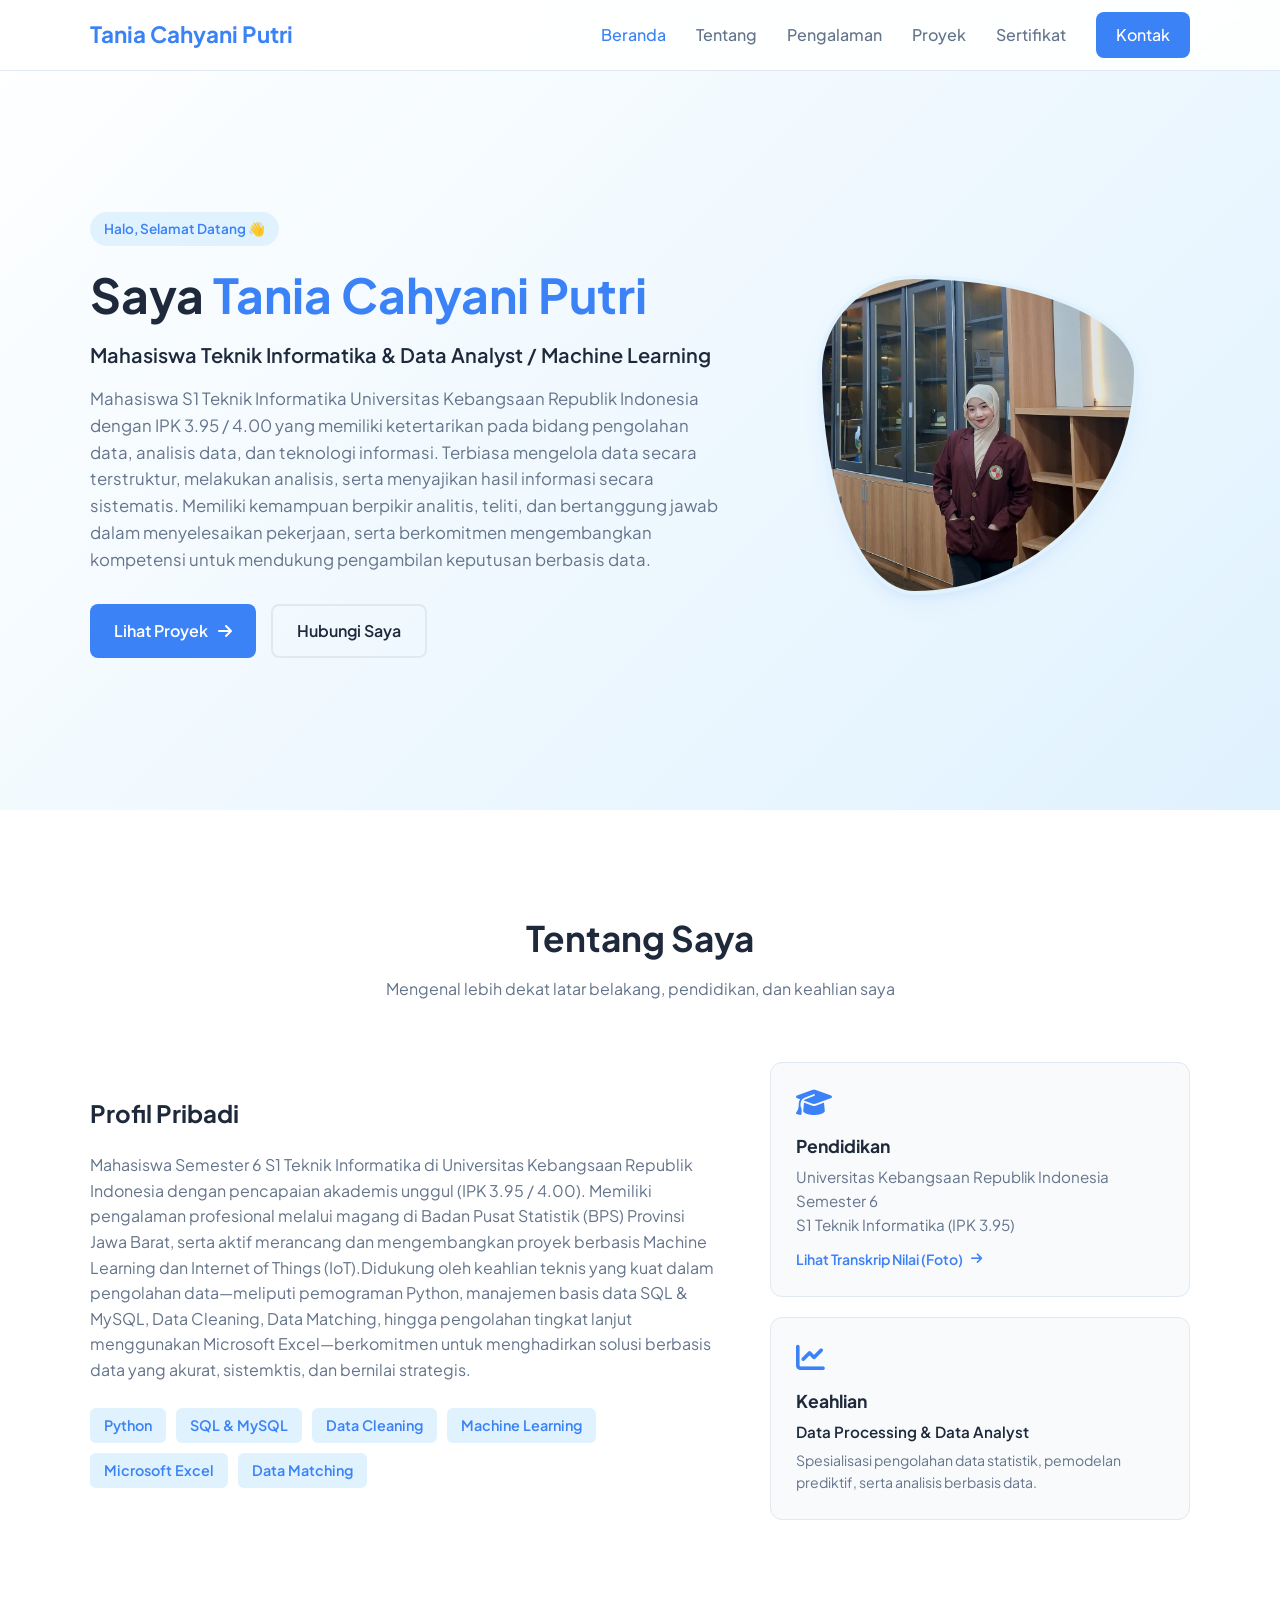
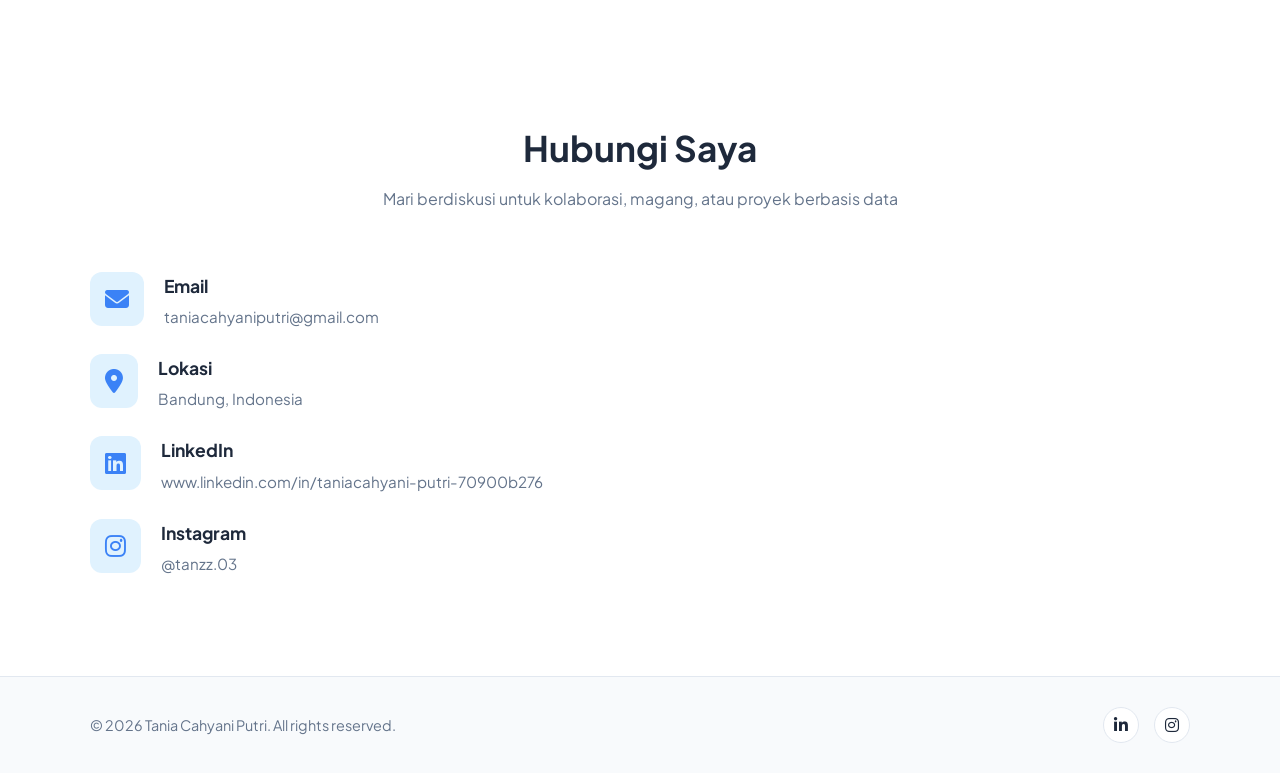
==== index.html @ 13fdff8e "Initial commit: portofolio web" ====
<!DOCTYPE html>
<html lang="id">
<head>
    <meta charset="UTF-8">
    <meta name="viewport" content="width=device-width, initial-scale=1.0">
    <title>Portofolio - Tania Cahyani Putri</title>
    <link href="https://fonts.googleapis.com/css2?family=Plus+Jakarta+Sans:wght@300;400;500;600;700&display=swap" rel="stylesheet">
    <link rel="stylesheet" href="https://cdnjs.cloudflare.com/ajax/libs/font-awesome/6.4.0/css/all.min.css">
    <link rel="stylesheet" href="css/style.css">
    <link rel="stylesheet" href="css/responsive.css">
</head>
<body>

    <!-- Header / Navbar -->
    <header class="navbar">
        <div class="container nav-container">
            <a href="index.html" class="logo"><span>Tania Cahyani Putri</span></a>
            <nav class="nav-menu">
                <a href="index.html" class="active">Beranda</a>
                <a href="#about">Tentang</a>
                <a href="sections/experience/experience.html">Pengalaman</a>
                <a href="sections/projects/projects.html">Proyek</a>
                <a href="sections/certificates/certificates.html">Sertifikat</a>
                <a href="#contact" class="btn-nav">Kontak</a>
            </nav>
            <div class="hamburger">
                <i class="fas fa-bars"></i>
            </div>
        </div>
    </header>

    <!-- Hero Section -->
    <section class="hero">
        <div class="container hero-container">
            <div class="hero-content">
                <span class="badge">Halo, Selamat Datang 👋</span>
                <h1>Saya <span class="highlight">Tania Cahyani Putri</span></h1>
                <p class="hero-subtitle">Mahasiswa Teknik Informatika & Data Analyst / Machine Learning </p>
                <p class="hero-desc">Mahasiswa S1 Teknik Informatika Universitas Kebangsaan Republik Indonesia dengan IPK 3.95 / 4.00 yang memiliki ketertarikan pada bidang pengolahan data, analisis data, dan teknologi informasi. Terbiasa mengelola data secara terstruktur, melakukan analisis, serta menyajikan hasil informasi secara sistematis. Memiliki kemampuan berpikir analitis, teliti, dan bertanggung jawab dalam menyelesaikan pekerjaan, serta berkomitmen mengembangkan kompetensi untuk mendukung pengambilan keputusan berbasis data.</p>
                <div class="hero-buttons">
                    <a href="sections/projects/projects.html" class="btn btn-primary">Lihat Proyek <i class="fas fa-arrow-right"></i></a>
                    <a href="#contact" class="btn btn-outline">Hubungi Saya</a>
                </div>
            </div>
            <div class="hero-image">
                <div class="blob-card">
                    <img src="assets/images/profile.jpg" alt="Tania Cahyani Putri" class="profile-photo">
                </div>
            </div>
        </div>
    </section>

    <!-- About Section -->
    <section id="about" class="about">
        <div class="container">
            <div class="section-title">
                <h2>Tentang Saya</h2>
                <p>Mengenal lebih dekat latar belakang, pendidikan, dan keahlian saya</p>
            </div>
            <div class="about-grid">
                <div class="about-text">
                    <h3>Profil Pribadi</h3>
                    <p>Mahasiswa Semester 6 S1 Teknik Informatika di Universitas Kebangsaan Republik Indonesia dengan pencapaian akademis unggul (IPK 3.95 / 4.00). Memiliki pengalaman profesional melalui magang di Badan Pusat Statistik (BPS) Provinsi Jawa Barat, serta aktif merancang dan mengembangkan proyek berbasis Machine Learning dan Internet of Things (IoT).Didukung oleh keahlian teknis yang kuat dalam pengolahan data—meliputi pemograman Python, manajemen basis data SQL & MySQL, Data Cleaning, Data Matching, hingga pengolahan tingkat lanjut menggunakan Microsoft Excel—berkomitmen untuk menghadirkan solusi berbasis data yang akurat, sistemktis, dan bernilai strategis.</p>
                    <div class="skills-chips">
                        <span>Python</span>
                        <span>SQL & MySQL</span>
                        <span>Data Cleaning</span>
                        <span>Machine Learning</span>
                        <span>Microsoft Excel</span>
                        <span>Data Matching</span>
                    </div>
                </div>
                <div class="about-cards">
                    <div class="info-card clickable-card" onclick="openTranscriptModal()">
                        <i class="fas fa-graduation-cap"></i>
                        <h4>Pendidikan</h4>
                        <p>Universitas Kebangsaan Republik Indonesia</p>
                        <p>Semester 6</p>
                        <p>S1 Teknik Informatika (IPK 3.95)</p>
                        <span class="card-hint">
                            <span>Lihat Transkrip Nilai (Foto)</span>
                            <i class="fas fa-arrow-right"></i>
                        </span>
                    </div>
                    <div class="info-card">
                    <i class="fas fa-chart-line"></i>
                    <h4>Keahlian</h4>
                    <p style="font-weight: 600; color: var(--text-dark); margin-bottom: 4px;">Data Processing & Data Analyst</p>
                    <p style="font-size: 0.88rem; color: var(--text-muted);">Spesialisasi pengolahan data statistik, pemodelan prediktif, serta analisis berbasis data.</p>
                    </div>
                </div>
            </div>
        </div>
    </section>

    <!-- Contact Section -->
    <section id="contact" class="contact">
        <div class="container">
            <div class="section-title">
                <h2>Hubungi Saya</h2>
                <p>Mari berdiskusi untuk kolaborasi, magang, atau proyek berbasis data</p>
            </div>
            <div class="contact-wrapper">
                <div class="contact-info">
                    <div class="contact-item">
                        <i class="fas fa-envelope"></i>
                        <div>
                            <h4>Email</h4>
                            <p>taniacahyaniputri@gmail.com</p>
                        </div>
                    </div>
                    <div class="contact-item">
                        <i class="fas fa-map-marker-alt"></i>
                        <div>
                            <h4>Lokasi</h4>
                            <p>Bandung, Indonesia</p>
                        </div>
                    </div>
                    <div class="contact-item">
                        <i class="fab fa-linkedin"></i>
                        <div>
                            <h4>LinkedIn</h4>
                            <p>www.linkedin.com/in/taniacahyani-putri-70900b276</p>
                        </div>
                    </div>
                    <!-- Tambahan Instagram di Bagian Kontak -->
                    <div class="contact-item">
                        <i class="fab fa-instagram"></i>
                        <div>
                            <h4>Instagram</h4>
                            <p><a href="https://www.instagram.com/tanzz.03?igsh=dmNnMGt6dWNlNGln" target="_blank" style="color: inherit; text-decoration: none;">@tanzz.03</a></p>
                        </div>
                    </div>
                </div>
            </div>
        </div>
    </section>

    <!-- Footer -->
    <footer>
        <div class="container footer-content">
            <p>&copy; 2026 Tania Cahyani Putri. All rights reserved.</p>
            <div class="social-links">
                <a href="https://www.linkedin.com/in/taniacahyani-putri-70900b276" target="_blank"><i class="fab fa-linkedin-in"></i></a>
                <a href="https://www.instagram.com/tanzz.03?igsh=dmNnMGt6dWNlNGln" target="_blank"><i class="fab fa-instagram"></i></a>
            </div>
        </div>
    </footer>

    <!-- Modal Transkrip Nilai (Menggunakan Foto) -->
    <div id="transcriptModal" class="modal">
        <div class="modal-content" style="max-width: 700px; text-align: center;">
            <span class="close-btn" onclick="closeTranscriptModal()">&times;</span>
            <div class="modal-header">
                <h3>Transkrip Nilai - S1 Teknik Informatika</h3>
                <p>Universitas Kebangsaan Republik Indonesia | IPK: 3.95 / 4.00</p>
            </div>
            <div class="modal-body">
                <!-- Tampilan Foto Transkrip -->
                <img src="assets/images/transkrip_nilai.png" alt="Transkrip Nilai Tania" style="width: 100%; border-radius: 8px; border: 1px solid var(--border-color); margin-bottom: 15px;">
            </div>
        </div>
    </div>

    <script src="js/script.js"></script>
</body>
</html>
---- css/style.css ----
:root {
    --bg-primary: #f8fafc;
    --bg-white: #ffffff;
    --text-dark: #1e293b;
    --text-muted: #64748b;
    --primary-blue: #3b82f6;
    --soft-blue: #e0f2fe;
    --border-color: #e2e8f0;
    --shadow: 0 10px 25px -5px rgba(59, 130, 246, 0.08), 0 8px 10px -6px rgba(59, 130, 246, 0.08);
    --transition: all 0.3s ease;
}

* {
    margin: 0;
    padding: 0;
    box-sizing: border-box;
}

html {
    scroll-behavior: smooth;
}

body {
    font-family: 'Plus Jakarta Sans', sans-serif;
    background-color: var(--bg-primary);
    color: var(--text-dark);
    line-height: 1.6;
}

a {
    text-decoration: none;
    color: inherit;
}

ul {
    list-style: none;
}

.container {
    max-width: 1140px;
    margin: 0 auto;
    padding: 0 20px;
}

/* Navbar */
.navbar {
    position: fixed;
    top: 0;
    left: 0;
    width: 100%;
    background-color: rgba(255, 255, 255, 0.9);
    backdrop-filter: blur(10px);
    border-bottom: 1px solid var(--border-color);
    z-index: 1000;
}

.nav-container {
    display: flex;
    justify-content: space-between;
    align-items: center;
    height: 70px;
}

.logo {
    font-size: 1.4rem;
    font-weight: 700;
    color: var(--text-dark);
}

.logo span {
    color: var(--primary-blue);
}

.nav-menu {
    display: flex;
    align-items: center;
    gap: 30px;
}

.nav-menu a {
    font-weight: 500;
    color: var(--text-muted);
    transition: var(--transition);
}

.nav-menu a:hover, .nav-menu a.active {
    color: var(--primary-blue);
}

.btn-nav, .btn-primary {
    background-color: var(--primary-blue);
    color: white !important;
    padding: 10px 20px;
    border-radius: 8px;
    font-weight: 600;
    transition: var(--transition);
}

.btn-nav:hover, .btn-primary:hover {
    background-color: #2563eb;
    box-shadow: 0 4px 12px rgba(59, 130, 246, 0.3);
}

.hamburger {
    display: none;
    font-size: 1.5rem;
    cursor: pointer;
    color: var(--text-dark);
}

/* Hero Section */
.hero {
    padding: 160px 0 100px;
    background: linear-gradient(135deg, var(--bg-white) 0%, var(--soft-blue) 100%);
    min-height: 90vh;
    display: flex;
    align-items: center;
}

.hero-container {
    display: grid;
    grid-template-columns: 1.2fr 0.8fr;
    gap: 40px;
    align-items: center;
}

.badge {
    display: inline-block;
    background-color: var(--soft-blue);
    color: var(--primary-blue);
    padding: 6px 14px;
    border-radius: 20px;
    font-weight: 600;
    font-size: 0.85rem;
    margin-bottom: 20px;
}

.hero h1 {
    font-size: 3rem;
    font-weight: 700;
    line-height: 1.2;
    margin-bottom: 15px;
}

.highlight {
    color: var(--primary-blue);
}

.hero-subtitle {
    font-size: 1.25rem;
    font-weight: 600;
    color: var(--text-dark);
    margin-bottom: 15px;
}

.hero-desc {
    color: var(--text-muted);
    margin-bottom: 30px;
    font-size: 1.05rem;
}

.hero-buttons {
    display: flex;
    gap: 15px;
}

.btn {
    display: inline-flex;
    align-items: center;
    gap: 10px;
    padding: 12px 24px;
    border-radius: 8px;
    font-weight: 600;
    transition: var(--transition);
}

.btn-outline {
    background-color: transparent;
    border: 2px solid var(--border-color);
    color: var(--text-dark);
}

.btn-outline:hover {
    border-color: var(--primary-blue);
    color: var(--primary-blue);
    background-color: var(--soft-blue);
}

.hero-image {
    display: flex;
    justify-content: center;
}

.blob-card {
    width: 320px;
    height: 320px;
    background-color: var(--bg-white);
    border-radius: 30% 70% 70% 30% / 30% 30% 70% 70%;
    box-shadow: var(--shadow);
    overflow: hidden;
    display: flex;
    align-items: center;
    justify-content: center;
    animation: morph 8s ease-in-out infinite;
    border: 4px solid var(--soft-blue);
}

.profile-photo {
    width: 100%;
    height: 100%;
    object-fit: cover;
    object-position: center top;
}

@keyframes morph {
    0% { border-radius: 30% 70% 70% 30% / 30% 30% 70% 70%; }
    50% { border-radius: 70% 30% 30% 70% / 70% 70% 30% 30%; }
    100% { border-radius: 30% 70% 70% 30% / 30% 30% 70% 70%; }
}

/* Section Common */
section {
    padding: 100px 0;
}

.section-title {
    text-align: center;
    margin-bottom: 60px;
}

.section-title h2 {
    font-size: 2.2rem;
    font-weight: 700;
    margin-bottom: 10px;
}

.section-title p {
    color: var(--text-muted);
}

/* About Section */
.about {
    background-color: var(--bg-white);
}

.about-grid {
    display: grid;
    grid-template-columns: 1.2fr 0.8fr;
    gap: 50px;
    align-items: center;
}

.about-text h3 {
    font-size: 1.5rem;
    margin-bottom: 20px;
}

.about-text p {
    color: var(--text-muted);
    margin-bottom: 25px;
}

.skills-chips {
    display: flex;
    flex-wrap: wrap;
    gap: 10px;
}

.skills-chips span {
    background-color: var(--soft-blue);
    color: var(--primary-blue);
    padding: 6px 14px;
    border-radius: 6px;
    font-size: 0.9rem;
    font-weight: 600;
}

.about-cards {
    display: flex;
    flex-direction: column;
    gap: 20px;
}

.info-card {
    background-color: var(--bg-primary);
    padding: 25px;
    border-radius: 12px;
    border: 1px solid var(--border-color);
    transition: var(--transition);
}

.info-card i {
    font-size: 1.8rem;
    color: var(--primary-blue);
    margin-bottom: 15px;
}

.info-card h4 {
    font-size: 1.1rem;
    margin-bottom: 5px;
}

.info-card p {
    color: var(--text-muted);
    font-size: 0.95rem;
}

.clickable-card {
    cursor: pointer;
    position: relative;
}

.clickable-card:hover {
    border-color: var(--primary-blue);
    transform: translateY(-5px);
    box-shadow: var(--shadow);
    background-color: var(--soft-blue);
}

.card-hint {
    display: inline-flex;
    align-items: center;
    gap: 8px;
    font-size: 0.88rem;
    color: var(--primary-blue);
    margin-top: 10px;
    font-weight: 600;
}

.card-hint i {
    font-size: 0.8rem;
    margin-bottom: 0 !important;
    color: var(--primary-blue) !important;
    transition: transform 0.3s ease;
}

.clickable-card:hover .card-hint i {
    transform: translateX(4px);
}

/* Modal Styling Terpusat */
.modal {
    display: none;
    position: fixed;
    z-index: 9999;
    left: 0;
    top: 0;
    width: 100%;
    height: 100%;
    background-color: rgba(0, 0, 0, 0.6);
    backdrop-filter: blur(5px);
    justify-content: center;
    align-items: center;
}

.modal-content {
    background-color: var(--bg-white);
    width: 90%;
    max-width: 650px;
    border-radius: 12px;
    padding: 30px;
    box-shadow: 0 20px 25px -5px rgba(0, 0, 0, 0.2);
    position: relative;
    max-height: 90vh;
    overflow-y: auto;
}

.close-btn {
    position: absolute;
    right: 20px;
    top: 15px;
    font-size: 1.8rem;
    font-weight: 700;
    color: var(--text-muted);
    cursor: pointer;
    transition: var(--transition);
}

.close-btn:hover {
    color: var(--primary-blue);
}

.modal-header h3 {
    font-size: 1.3rem;
    margin-bottom: 5px;
}

.modal-header p {
    color: var(--text-muted);
    font-size: 0.9rem;
    margin-bottom: 20px;
}

.transcript-table {
    width: 100%;
    border-collapse: collapse;
    margin-bottom: 25px;
}

.transcript-table th, .transcript-table td {
    padding: 10px 12px;
    text-align: left;
    border-bottom: 1px solid var(--border-color);
    font-size: 0.92rem;
}

.transcript-table th {
    background-color: var(--bg-primary);
    color: var(--text-dark);
    font-weight: 600;
}

.modal-footer-action {
    text-align: center;
}

/* Contact Section */
.contact {
    background-color: var(--bg-white);
}

.contact-wrapper {
    display: grid;
    grid-template-columns: 1fr 1.2fr;
    gap: 50px;
}

.contact-info {
    display: flex;
    flex-direction: column;
    gap: 25px;
}

.contact-item {
    display: flex;
    gap: 20px;
    align-items: flex-start;
}

.contact-item i {
    font-size: 1.5rem;
    color: var(--primary-blue);
    background-color: var(--soft-blue);
    padding: 15px;
    border-radius: 12px;
}

.contact-item h4 {
    font-size: 1.1rem;
    margin-bottom: 5px;
}

.contact-item p {
    color: var(--text-muted);
    font-size: 0.95rem;
}

.contact-form {
    background-color: var(--bg-primary);
    padding: 30px;
    border-radius: 12px;
    border: 1px solid var(--border-color);
}

.form-group {
    margin-bottom: 20px;
}

.form-group input, .form-group textarea {
    width: 100%;
    padding: 12px 15px;
    border-radius: 8px;
    border: 1px solid var(--border-color);
    background-color: var(--bg-white);
    font-family: inherit;
    font-size: 0.95rem;
    color: var(--text-dark);
    outline: none;
    transition: var(--transition);
}

.form-group input:focus, .form-group textarea:focus {
    border-color: var(--primary-blue);
    box-shadow: 0 0 0 3px var(--soft-blue);
}

.w-100 {
    width: 100%;
    justify-content: center;
    border: none;
    cursor: pointer;
}

/* Footer */
footer {
    background-color: var(--bg-primary);
    border-top: 1px solid var(--border-color);
    padding: 30px 0;
}

.footer-content {
    display: flex;
    justify-content: space-between;
    align-items: center;
}

.footer-content p {
    color: var(--text-muted);
    font-size: 0.9rem;
}

.social-links {
    display: flex;
    gap: 15px;
}

.social-links a {
    width: 36px;
    height: 36px;
    background-color: var(--bg-white);
    border: 1px solid var(--border-color);
    display: flex;
    align-items: center;
    justify-content: center;
    border-radius: 50%;
    color: var(--text-dark);
    transition: var(--transition);
}

.social-links a:hover {
    background-color: var(--primary-blue);
    color: white;
    border-color: var(--primary-blue);
}
---- css/responsive.css ----
@media screen and (max-width: 992px) {
    .hero-container,
    .about-grid,
    .contact-wrapper {
        grid-template-columns: 1fr;
        gap: 40px;
    }

    .hero {
        text-align: center;
        padding: 140px 0 80px;
    }

    .hero-buttons {
        justify-content: center;
    }

    .hero-image {
        margin-top: 20px;
    }

    .blob-card {
        width: 280px;
        height: 280px;
        margin: 0 auto;
    }
}

/* Mobile / Smartphone (Maksimal 768px) */
@media screen and (max-width: 768px) {
    .hamburger {
        display: block;
    }

    .nav-menu {
        position: fixed;
        top: 70px;
        left: -100%;
        width: 100%;
        height: calc(100vh - 70px);
        background-color: var(--bg-white);
        flex-direction: column;
        justify-content: center;
        align-items: center;
        gap: 25px;
        transition: 0.3s ease-in-out;
        box-shadow: 0 10px 15px -3px rgba(0, 0, 0, 0.05);
        border-top: 1px solid var(--border-color);
    }

    .nav-menu.active {
        left: 0;
    }

    .hero h1 {
        font-size: 2.3rem;
    }

    .section-title h2 {
        font-size: 1.8rem;
    }

    .footer-content {
        flex-direction: column;
        gap: 15px;
        text-align: center;
    }

    .modal-content {
        width: 95%;
        padding: 20px;
    }

    .transcript-table th, .transcript-table td {
        padding: 8px 6px;
        font-size: 0.85rem;
    }
}

/* Smartphone Kecil (Maksimal 480px) */
@media screen and (max-width: 480px) {
    .hero h1 {
        font-size: 2rem;
    }

    .hero-subtitle {
        font-size: 1.1rem;
    }

    .btn {
        padding: 10px 18px;
        font-size: 0.9rem;
    }

    .blob-card {
        width: 240px;
        height: 240px;
    }

    .contact-form {
        padding: 20px;
    }
}
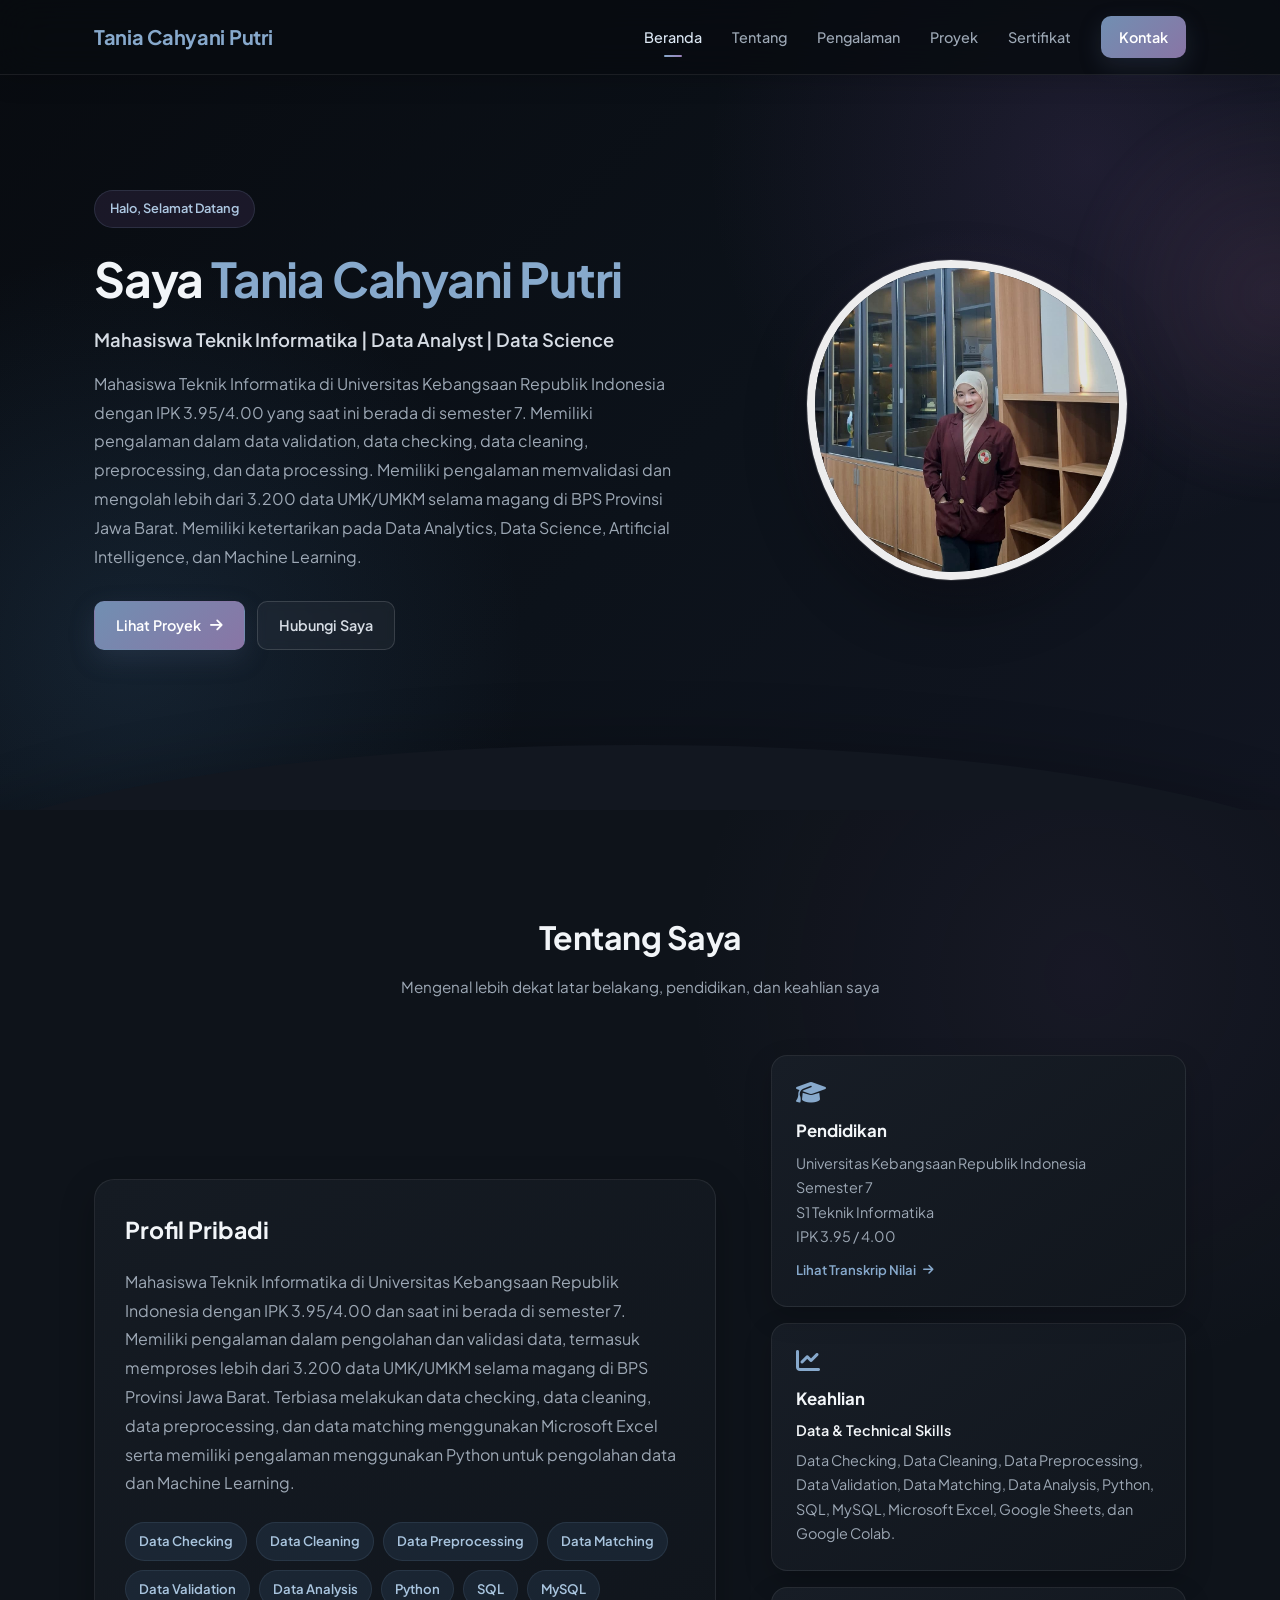
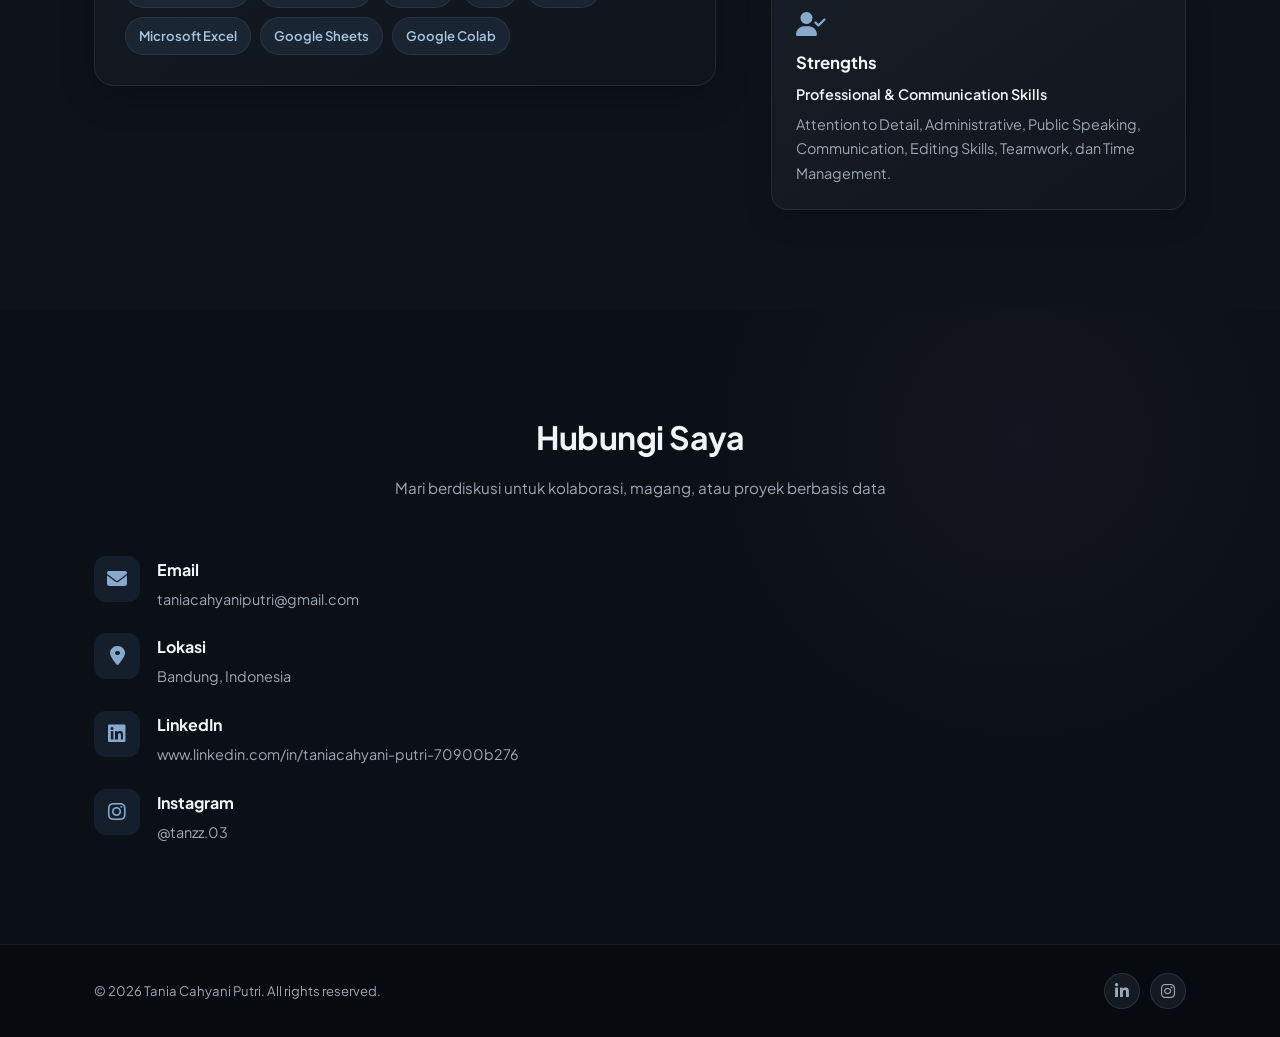
==== commit c0e63cfc: "Update portfolio website" ====
--- a/index.html
+++ b/index.html
@@ -1,167 +1,657 @@
 <!DOCTYPE html>
 <html lang="id">
+
 <head>
+
     <meta charset="UTF-8">
-    <meta name="viewport" content="width=device-width, initial-scale=1.0">
+
+    <meta
+        name="viewport"
+        content="width=device-width, initial-scale=1.0"
+    >
+
     <title>Portofolio - Tania Cahyani Putri</title>
-    <link href="https://fonts.googleapis.com/css2?family=Plus+Jakarta+Sans:wght@300;400;500;600;700&display=swap" rel="stylesheet">
-    <link rel="stylesheet" href="https://cdnjs.cloudflare.com/ajax/libs/font-awesome/6.4.0/css/all.min.css">
-    <link rel="stylesheet" href="css/style.css">
-    <link rel="stylesheet" href="css/responsive.css">
+
+    <!-- Google Font -->
+    <link
+        href="https://fonts.googleapis.com/css2?family=Plus+Jakarta+Sans:wght@300;400;500;600;700&display=swap"
+        rel="stylesheet"
+    >
+
+    <!-- Font Awesome -->
+    <link
+        rel="stylesheet"
+        href="https://cdnjs.cloudflare.com/ajax/libs/font-awesome/6.4.0/css/all.min.css"
+    >
+
+    <!-- CSS -->
+    <link
+        rel="stylesheet"
+        href="css/style.css"
+    >
+
+    <link
+        rel="stylesheet"
+        href="css/responsive.css"
+    >
+
 </head>
+
+
 <body>
 
-    <!-- Header / Navbar -->
+
+    <!-- =====================================================
+         NAVBAR
+    ====================================================== -->
+
     <header class="navbar">
+
         <div class="container nav-container">
-            <a href="index.html" class="logo"><span>Tania Cahyani Putri</span></a>
+
+            <a
+                href="index.html"
+                class="logo"
+            >
+                <span>Tania Cahyani Putri</span>
+            </a>
+
+
             <nav class="nav-menu">
-                <a href="index.html" class="active">Beranda</a>
-                <a href="#about">Tentang</a>
-                <a href="sections/experience/experience.html">Pengalaman</a>
-                <a href="sections/projects/projects.html">Proyek</a>
-                <a href="sections/certificates/certificates.html">Sertifikat</a>
-                <a href="#contact" class="btn-nav">Kontak</a>
+
+                <a
+                    href="index.html"
+                    class="active"
+                >
+                    Beranda
+                </a>
+
+                <a href="#about">
+                    Tentang
+                </a>
+
+                <a href="sections/experience/experience.html">
+                    Pengalaman
+                </a>
+
+                <a href="sections/projects/projects.html">
+                    Proyek
+                </a>
+
+                <a href="sections/certificates/certificates.html">
+                    Sertifikat
+                </a>
+
+                <a
+                    href="#contact"
+                    class="btn-nav"
+                >
+                    Kontak
+                </a>
+
             </nav>
+
+
             <div class="hamburger">
+
                 <i class="fas fa-bars"></i>
-            </div>
+
+            </div>
+
         </div>
+
     </header>
 
-    <!-- Hero Section -->
+
+
+    <!-- =====================================================
+         HERO
+    ====================================================== -->
+
     <section class="hero">
+
         <div class="container hero-container">
+
+
+            <!-- HERO TEXT -->
+
             <div class="hero-content">
-                <span class="badge">Halo, Selamat Datang 👋</span>
-                <h1>Saya <span class="highlight">Tania Cahyani Putri</span></h1>
-                <p class="hero-subtitle">Mahasiswa Teknik Informatika & Data Analyst / Machine Learning </p>
-                <p class="hero-desc">Mahasiswa S1 Teknik Informatika Universitas Kebangsaan Republik Indonesia dengan IPK 3.95 / 4.00 yang memiliki ketertarikan pada bidang pengolahan data, analisis data, dan teknologi informasi. Terbiasa mengelola data secara terstruktur, melakukan analisis, serta menyajikan hasil informasi secara sistematis. Memiliki kemampuan berpikir analitis, teliti, dan bertanggung jawab dalam menyelesaikan pekerjaan, serta berkomitmen mengembangkan kompetensi untuk mendukung pengambilan keputusan berbasis data.</p>
+
+                <span class="badge">
+                    Halo, Selamat Datang
+                </span>
+
+
+                <h1>
+
+                    Saya
+
+                    <span class="highlight">
+                        Tania Cahyani Putri
+                    </span>
+
+                </h1>
+
+
+                <p class="hero-subtitle">
+
+                    Mahasiswa Teknik Informatika |
+                    Data Analyst |
+                    Data Science
+
+                </p>
+
+
+                <p class="hero-desc">
+
+                    Mahasiswa Teknik Informatika di
+                    Universitas Kebangsaan Republik Indonesia
+                    dengan IPK 3.95/4.00 yang saat ini berada di
+                    semester 7. Memiliki pengalaman dalam data
+                    validation, data checking, data cleaning,
+                    preprocessing, dan data processing. Memiliki
+                    pengalaman memvalidasi dan mengolah lebih
+                    dari 3.200 data UMK/UMKM selama magang di
+                    BPS Provinsi Jawa Barat. Memiliki ketertarikan
+                    pada Data Analytics, Data Science, Artificial
+                    Intelligence, dan Machine Learning.
+
+                </p>
+
+
                 <div class="hero-buttons">
-                    <a href="sections/projects/projects.html" class="btn btn-primary">Lihat Proyek <i class="fas fa-arrow-right"></i></a>
-                    <a href="#contact" class="btn btn-outline">Hubungi Saya</a>
+
+                    <a
+                        href="sections/projects/projects.html"
+                        class="btn btn-primary"
+                    >
+
+                        Lihat Proyek
+
+                        <i class="fas fa-arrow-right"></i>
+
+                    </a>
+
+
+                    <a
+                        href="#contact"
+                        class="btn btn-outline"
+                    >
+
+                        Hubungi Saya
+
+                    </a>
+
                 </div>
-            </div>
+
+            </div>
+
+
+
+            <!-- HERO PHOTO -->
+
             <div class="hero-image">
+
                 <div class="blob-card">
-                    <img src="assets/images/profile.jpg" alt="Tania Cahyani Putri" class="profile-photo">
+
+                    <img
+                        src="assets/images/profile.jpg"
+                        alt="Tania Cahyani Putri"
+                        class="profile-photo"
+                    >
+
                 </div>
-            </div>
+
+            </div>
+
         </div>
+
     </section>
 
-    <!-- About Section -->
-    <section id="about" class="about">
+
+
+    <!-- =====================================================
+         TENTANG SAYA
+    ====================================================== -->
+
+    <section
+        id="about"
+        class="about"
+    >
+
         <div class="container">
+
+
             <div class="section-title">
-                <h2>Tentang Saya</h2>
-                <p>Mengenal lebih dekat latar belakang, pendidikan, dan keahlian saya</p>
-            </div>
+
+                <h2>
+                    Tentang Saya
+                </h2>
+
+                <p>
+                    Mengenal lebih dekat latar belakang,
+                    pendidikan, dan keahlian saya
+                </p>
+
+            </div>
+
+
+
             <div class="about-grid">
+
+
+                <!-- PROFIL -->
+
                 <div class="about-text">
-                    <h3>Profil Pribadi</h3>
-                    <p>Mahasiswa Semester 6 S1 Teknik Informatika di Universitas Kebangsaan Republik Indonesia dengan pencapaian akademis unggul (IPK 3.95 / 4.00). Memiliki pengalaman profesional melalui magang di Badan Pusat Statistik (BPS) Provinsi Jawa Barat, serta aktif merancang dan mengembangkan proyek berbasis Machine Learning dan Internet of Things (IoT).Didukung oleh keahlian teknis yang kuat dalam pengolahan data—meliputi pemograman Python, manajemen basis data SQL & MySQL, Data Cleaning, Data Matching, hingga pengolahan tingkat lanjut menggunakan Microsoft Excel—berkomitmen untuk menghadirkan solusi berbasis data yang akurat, sistemktis, dan bernilai strategis.</p>
+
+                    <h3>
+                        Profil Pribadi
+                    </h3>
+
+
+                    <p>
+
+                        Mahasiswa Teknik Informatika di
+                        Universitas Kebangsaan Republik Indonesia
+                        dengan IPK 3.95/4.00 dan saat ini berada
+                        di semester 7. Memiliki pengalaman dalam
+                        pengolahan dan validasi data, termasuk
+                        memproses lebih dari 3.200 data UMK/UMKM
+                        selama magang di BPS Provinsi Jawa Barat.
+                        Terbiasa melakukan data checking,
+                        data cleaning, data preprocessing, dan
+                        data matching menggunakan Microsoft Excel
+                        serta memiliki pengalaman menggunakan
+                        Python untuk pengolahan data dan
+                        Machine Learning.
+
+                    </p>
+
+
                     <div class="skills-chips">
+
+                        <span>Data Checking</span>
+
+                        <span>Data Cleaning</span>
+
+                        <span>Data Preprocessing</span>
+
+                        <span>Data Matching</span>
+
+                        <span>Data Validation</span>
+
+                        <span>Data Analysis</span>
+
                         <span>Python</span>
-                        <span>SQL & MySQL</span>
-                        <span>Data Cleaning</span>
-                        <span>Machine Learning</span>
+
+                        <span>SQL</span>
+
+                        <span>MySQL</span>
+
                         <span>Microsoft Excel</span>
-                        <span>Data Matching</span>
-                    </div>
+
+                        <span>Google Sheets</span>
+
+                        <span>Google Colab</span>
+
+                    </div>
+
                 </div>
+
+
+
+                <!-- KARTU INFORMASI -->
+
                 <div class="about-cards">
-                    <div class="info-card clickable-card" onclick="openTranscriptModal()">
+
+
+                    <!-- PENDIDIKAN -->
+
+                    <div
+                        class="info-card clickable-card"
+                        onclick="openTranscriptModal()"
+                    >
+
                         <i class="fas fa-graduation-cap"></i>
-                        <h4>Pendidikan</h4>
-                        <p>Universitas Kebangsaan Republik Indonesia</p>
-                        <p>Semester 6</p>
-                        <p>S1 Teknik Informatika (IPK 3.95)</p>
+
+                        <h4>
+                            Pendidikan
+                        </h4>
+
+                        <p>
+                            Universitas Kebangsaan
+                            Republik Indonesia
+                        </p>
+
+                        <p>
+                            Semester 7
+                        </p>
+
+                        <p>
+                            S1 Teknik Informatika
+                        </p>
+
+                        <p>
+                            IPK 3.95 / 4.00
+                        </p>
+
+
                         <span class="card-hint">
-                            <span>Lihat Transkrip Nilai (Foto)</span>
+
+                            <span>
+                                Lihat Transkrip Nilai
+                            </span>
+
                             <i class="fas fa-arrow-right"></i>
+
                         </span>
-                    </div>
+
+                    </div>
+
+
+
+                    <!-- KEAHLIAN -->
+
                     <div class="info-card">
-                    <i class="fas fa-chart-line"></i>
-                    <h4>Keahlian</h4>
-                    <p style="font-weight: 600; color: var(--text-dark); margin-bottom: 4px;">Data Processing & Data Analyst</p>
-                    <p style="font-size: 0.88rem; color: var(--text-muted);">Spesialisasi pengolahan data statistik, pemodelan prediktif, serta analisis berbasis data.</p>
-                    </div>
+
+                        <i class="fas fa-chart-line"></i>
+
+                        <h4>
+                            Keahlian
+                        </h4>
+
+                        <p class="card-title">
+                            Data & Technical Skills
+                        </p>
+
+                        <p>
+
+                            Data Checking,
+                            Data Cleaning,
+                            Data Preprocessing,
+                            Data Validation,
+                            Data Matching,
+                            Data Analysis,
+                            Python,
+                            SQL,
+                            MySQL,
+                            Microsoft Excel,
+                            Google Sheets,
+                            dan Google Colab.
+
+                        </p>
+
+                    </div>
+
+
+
+                    <!-- STRENGTHS -->
+
+                    <div class="info-card">
+
+                        <i class="fas fa-user-check"></i>
+
+                        <h4>
+                            Strengths
+                        </h4>
+
+                        <p class="card-title">
+                            Professional & Communication Skills
+                        </p>
+
+                        <p>
+
+                            Attention to Detail,
+                            Administrative,
+                            Public Speaking,
+                            Communication,
+                            Editing Skills,
+                            Teamwork,
+                            dan Time Management.
+
+                        </p>
+
+                    </div>
+
                 </div>
-            </div>
+
+            </div>
+
         </div>
+
     </section>
 
-    <!-- Contact Section -->
-    <section id="contact" class="contact">
+
+
+    <!-- =====================================================
+         CONTACT
+    ====================================================== -->
+
+    <section
+        id="contact"
+        class="contact"
+    >
+
         <div class="container">
+
+
             <div class="section-title">
-                <h2>Hubungi Saya</h2>
-                <p>Mari berdiskusi untuk kolaborasi, magang, atau proyek berbasis data</p>
-            </div>
+
+                <h2>
+                    Hubungi Saya
+                </h2>
+
+                <p>
+                    Mari berdiskusi untuk kolaborasi,
+                    magang, atau proyek berbasis data
+                </p>
+
+            </div>
+
+
+
             <div class="contact-wrapper">
+
+
                 <div class="contact-info">
+
+
+                    <!-- EMAIL -->
+
                     <div class="contact-item">
+
                         <i class="fas fa-envelope"></i>
+
                         <div>
-                            <h4>Email</h4>
-                            <p>taniacahyaniputri@gmail.com</p>
+
+                            <h4>
+                                Email
+                            </h4>
+
+                            <p>
+                                taniacahyaniputri@gmail.com
+                            </p>
+
                         </div>
-                    </div>
+
+                    </div>
+
+
+
+                    <!-- LOKASI -->
+
                     <div class="contact-item">
+
                         <i class="fas fa-map-marker-alt"></i>
+
                         <div>
-                            <h4>Lokasi</h4>
-                            <p>Bandung, Indonesia</p>
+
+                            <h4>
+                                Lokasi
+                            </h4>
+
+                            <p>
+                                Bandung, Indonesia
+                            </p>
+
                         </div>
-                    </div>
+
+                    </div>
+
+
+
+                    <!-- LINKEDIN -->
+
                     <div class="contact-item">
+
                         <i class="fab fa-linkedin"></i>
+
                         <div>
-                            <h4>LinkedIn</h4>
-                            <p>www.linkedin.com/in/taniacahyani-putri-70900b276</p>
+
+                            <h4>
+                                LinkedIn
+                            </h4>
+
+                            <p>
+                                www.linkedin.com/in/taniacahyani-putri-70900b276
+                            </p>
+
                         </div>
-                    </div>
-                    <!-- Tambahan Instagram di Bagian Kontak -->
+
+                    </div>
+
+
+
+                    <!-- INSTAGRAM -->
+
                     <div class="contact-item">
+
                         <i class="fab fa-instagram"></i>
+
                         <div>
-                            <h4>Instagram</h4>
-                            <p><a href="https://www.instagram.com/tanzz.03?igsh=dmNnMGt6dWNlNGln" target="_blank" style="color: inherit; text-decoration: none;">@tanzz.03</a></p>
+
+                            <h4>
+                                Instagram
+                            </h4>
+
+                            <p>
+
+                                <a
+                                    href="https://www.instagram.com/tanzz.03?igsh=dmNnMGt6dWNlNGln"
+                                    target="_blank"
+                                >
+                                    @tanzz.03
+                                </a>
+
+                            </p>
+
                         </div>
-                    </div>
+
+                    </div>
+
                 </div>
-            </div>
+
+            </div>
+
         </div>
+
     </section>
 
-    <!-- Footer -->
+
+
+    <!-- =====================================================
+         FOOTER
+    ====================================================== -->
+
     <footer>
+
         <div class="container footer-content">
-            <p>&copy; 2026 Tania Cahyani Putri. All rights reserved.</p>
+
+            <p>
+                &copy; 2026 Tania Cahyani Putri.
+                All rights reserved.
+            </p>
+
+
             <div class="social-links">
-                <a href="https://www.linkedin.com/in/taniacahyani-putri-70900b276" target="_blank"><i class="fab fa-linkedin-in"></i></a>
-                <a href="https://www.instagram.com/tanzz.03?igsh=dmNnMGt6dWNlNGln" target="_blank"><i class="fab fa-instagram"></i></a>
-            </div>
+
+                <a
+                    href="https://www.linkedin.com/in/taniacahyani-putri-70900b276"
+                    target="_blank"
+                >
+                    <i class="fab fa-linkedin-in"></i>
+                </a>
+
+
+                <a
+                    href="https://www.instagram.com/tanzz.03?igsh=dmNnMGt6dWNlNGln"
+                    target="_blank"
+                >
+                    <i class="fab fa-instagram"></i>
+                </a>
+
+            </div>
+
         </div>
+
     </footer>
 
-    <!-- Modal Transkrip Nilai (Menggunakan Foto) -->
-    <div id="transcriptModal" class="modal">
-        <div class="modal-content" style="max-width: 700px; text-align: center;">
-            <span class="close-btn" onclick="closeTranscriptModal()">&times;</span>
+
+
+    <!-- =====================================================
+         MODAL TRANSKRIP
+    ====================================================== -->
+
+    <div
+        id="transcriptModal"
+        class="modal"
+    >
+
+        <div class="modal-content">
+
+
+            <span
+                class="close-btn"
+                onclick="closeTranscriptModal()"
+            >
+                &times;
+            </span>
+
+
             <div class="modal-header">
-                <h3>Transkrip Nilai - S1 Teknik Informatika</h3>
-                <p>Universitas Kebangsaan Republik Indonesia | IPK: 3.95 / 4.00</p>
-            </div>
+
+                <h3>
+                    Transkrip Nilai - S1 Teknik Informatika
+                </h3>
+
+                <p>
+                    Universitas Kebangsaan Republik Indonesia
+                    | IPK: 3.95 / 4.00
+                </p>
+
+            </div>
+
+
             <div class="modal-body">
-                <!-- Tampilan Foto Transkrip -->
-                <img src="assets/images/transkrip_nilai.png" alt="Transkrip Nilai Tania" style="width: 100%; border-radius: 8px; border: 1px solid var(--border-color); margin-bottom: 15px;">
-            </div>
+
+                <img
+                    src="assets/images/transkrip_nilai.png"
+                    alt="Transkrip Nilai Tania"
+                    class="transcript-image"
+                >
+
+            </div>
+
         </div>
+
     </div>
 
+
+
+    <!-- JAVASCRIPT -->
+
     <script src="js/script.js"></script>
+
 </body>
+
 </html>
--- a/css/style.css
+++ b/css/style.css
@@ -1,14 +1,52 @@
+/* =========================================================
+   TANIA CAHYANI PUTRI
+   DARK ELEGANT PORTFOLIO
+========================================================= */
+
+
+@import url('https://fonts.googleapis.com/css2?family=Plus+Jakarta+Sans:wght@300;400;500;600;700&display=swap');
+
+
+/* =========================================================
+   ROOT
+========================================================= */
+
 :root {
-    --bg-primary: #f8fafc;
-    --bg-white: #ffffff;
-    --text-dark: #1e293b;
-    --text-muted: #64748b;
-    --primary-blue: #3b82f6;
-    --soft-blue: #e0f2fe;
-    --border-color: #e2e8f0;
-    --shadow: 0 10px 25px -5px rgba(59, 130, 246, 0.08), 0 8px 10px -6px rgba(59, 130, 246, 0.08);
-    --transition: all 0.3s ease;
-}
+
+    --bg-primary: #090c11;
+    --bg-white: #121720;
+    --bg-soft: #0f141b;
+    --bg-lavender: #181523;
+    --bg-blue: #101a24;
+
+    --text-dark: #f2f5f8;
+    --text-main: #d6dce4;
+    --text-muted: #9da8b5;
+    --text-light: #707b88;
+
+    --primary-blue: #87a9cc;
+    --primary-dark: #6f91b6;
+
+    --soft-blue: rgba(91,143,194,0.14);
+    --soft-lavender: rgba(126,91,159,0.15);
+    --soft-pink: rgba(153,82,105,0.14);
+
+    --border-color: rgba(255,255,255,0.10);
+    --border-soft: rgba(255,255,255,0.075);
+
+    --shadow: 0 12px 35px rgba(0,0,0,0.24);
+
+    --shadow-hover:
+        0 20px 45px rgba(0,0,0,0.34);
+
+    --transition:
+        all 0.3s ease;
+}
+
+
+/* =========================================================
+   RESET
+========================================================= */
 
 * {
     margin: 0;
@@ -16,519 +54,1708 @@
     box-sizing: border-box;
 }
 
+
 html {
     scroll-behavior: smooth;
 }
 
+
 body {
-    font-family: 'Plus Jakarta Sans', sans-serif;
-    background-color: var(--bg-primary);
-    color: var(--text-dark);
-    line-height: 1.6;
-}
+
+    font-family:
+        'Plus Jakarta Sans',
+        sans-serif;
+
+    background:
+
+        radial-gradient(
+            circle at 8% 12%,
+            rgba(65,110,153,0.10),
+            transparent 28%
+        ),
+
+        radial-gradient(
+            circle at 92% 52%,
+            rgba(116,78,151,0.08),
+            transparent 28%
+        ),
+
+        var(--bg-primary);
+
+    color:
+        var(--text-dark);
+
+    line-height:
+        1.7;
+
+    -webkit-font-smoothing:
+        antialiased;
+}
+
 
 a {
     text-decoration: none;
     color: inherit;
 }
 
+
 ul {
     list-style: none;
 }
 
+
+img {
+    max-width: 100%;
+    display: block;
+}
+
+
+button,
+input,
+textarea {
+    font-family: inherit;
+}
+
+
+/* =========================================================
+   CONTAINER
+========================================================= */
+
 .container {
+
+    width: 100%;
+
     max-width: 1140px;
+
     margin: 0 auto;
-    padding: 0 20px;
-}
-
-/* Navbar */
+
+    padding:
+        0 24px;
+}
+
+
+/* =========================================================
+   NAVBAR
+========================================================= */
+
 .navbar {
+
     position: fixed;
+
     top: 0;
     left: 0;
+
     width: 100%;
-    background-color: rgba(255, 255, 255, 0.9);
-    backdrop-filter: blur(10px);
-    border-bottom: 1px solid var(--border-color);
-    z-index: 1000;
-}
+
+    background:
+        rgba(8,11,16,0.82);
+
+    backdrop-filter:
+        blur(18px);
+
+    -webkit-backdrop-filter:
+        blur(18px);
+
+    border-bottom:
+        1px solid rgba(255,255,255,0.08);
+
+    z-index:
+        1000;
+
+    box-shadow:
+        0 4px 24px rgba(0,0,0,0.18);
+}
+
 
 .nav-container {
+
     display: flex;
-    justify-content: space-between;
-    align-items: center;
-    height: 70px;
-}
+
+    justify-content:
+        space-between;
+
+    align-items:
+        center;
+
+    height:
+        74px;
+}
+
+
+/* LOGO */
 
 .logo {
-    font-size: 1.4rem;
-    font-weight: 700;
-    color: var(--text-dark);
-}
+
+    font-size:
+        1.25rem;
+
+    font-weight:
+        700;
+
+    color:
+        var(--text-dark);
+
+    letter-spacing:
+        -0.3px;
+
+    transition:
+        var(--transition);
+}
+
 
 .logo span {
-    color: var(--primary-blue);
-}
+    color:
+        var(--primary-blue);
+}
+
+
+.logo:hover {
+    opacity:
+        0.82;
+}
+
+
+/* NAV MENU */
 
 .nav-menu {
-    display: flex;
-    align-items: center;
-    gap: 30px;
-}
+
+    display:
+        flex;
+
+    align-items:
+        center;
+
+    gap:
+        30px;
+}
+
 
 .nav-menu a {
-    font-weight: 500;
-    color: var(--text-muted);
-    transition: var(--transition);
-}
-
-.nav-menu a:hover, .nav-menu a.active {
-    color: var(--primary-blue);
-}
-
-.btn-nav, .btn-primary {
-    background-color: var(--primary-blue);
-    color: white !important;
-    padding: 10px 20px;
-    border-radius: 8px;
-    font-weight: 600;
-    transition: var(--transition);
-}
-
-.btn-nav:hover, .btn-primary:hover {
-    background-color: #2563eb;
-    box-shadow: 0 4px 12px rgba(59, 130, 246, 0.3);
-}
+
+    position:
+        relative;
+
+    font-size:
+        0.9rem;
+
+    font-weight:
+        500;
+
+    color:
+        var(--text-muted);
+
+    transition:
+        var(--transition);
+}
+
+
+.nav-menu a:hover,
+.nav-menu a.active {
+
+    color:
+        #dce8f4;
+}
+
+
+.nav-menu a:not(.btn-nav)::after {
+
+    content:
+        "";
+
+    position:
+        absolute;
+
+    left:
+        50%;
+
+    bottom:
+        -8px;
+
+    width:
+        0;
+
+    height:
+        2px;
+
+    background:
+        linear-gradient(
+            90deg,
+            var(--primary-blue),
+            #9b82ba
+        );
+
+    border-radius:
+        10px;
+
+    transform:
+        translateX(-50%);
+
+    transition:
+        var(--transition);
+}
+
+
+.nav-menu a:not(.btn-nav):hover::after,
+.nav-menu a.active:not(.btn-nav)::after {
+
+    width:
+        18px;
+}
+
+
+/* BUTTON NAV */
+
+.btn-nav {
+
+    background:
+        linear-gradient(
+            135deg,
+            #718fb2,
+            #8975a5
+        );
+
+    color:
+        #ffffff !important;
+
+    padding:
+        9px 18px;
+
+    border-radius:
+        10px;
+
+    font-weight:
+        600 !important;
+
+    box-shadow:
+        0 8px 22px rgba(70,83,112,0.28);
+
+    transition:
+        var(--transition);
+}
+
+
+.btn-nav:hover {
+
+    background:
+        linear-gradient(
+            135deg,
+            #7c9fc6,
+            #947fb0
+        );
+
+    transform:
+        translateY(-2px);
+}
+
+
+/* HAMBURGER */
 
 .hamburger {
-    display: none;
-    font-size: 1.5rem;
-    cursor: pointer;
-    color: var(--text-dark);
-}
-
-/* Hero Section */
+
+    display:
+        none;
+
+    font-size:
+        1.4rem;
+
+    cursor:
+        pointer;
+
+    color:
+        var(--text-dark);
+}
+
+
+/* =========================================================
+   HERO
+========================================================= */
+
 .hero {
-    padding: 160px 0 100px;
-    background: linear-gradient(135deg, var(--bg-white) 0%, var(--soft-blue) 100%);
-    min-height: 90vh;
-    display: flex;
-    align-items: center;
-}
+
+    position:
+        relative;
+
+    padding:
+        165px 0 135px;
+
+    min-height:
+        90vh;
+
+    display:
+        flex;
+
+    align-items:
+        center;
+
+    overflow:
+        hidden;
+
+    background:
+
+        radial-gradient(
+            circle at 85% 20%,
+            rgba(116,78,151,0.18),
+            transparent 30%
+        ),
+
+        radial-gradient(
+            circle at 10% 80%,
+            rgba(67,119,166,0.18),
+            transparent 30%
+        ),
+
+        linear-gradient(
+            135deg,
+            #080b10 0%,
+            #0c121a 55%,
+            #111521 100%
+        );
+}
+
+
+.hero::before {
+
+    content:
+        "";
+
+    position:
+        absolute;
+
+    width:
+        430px;
+
+    height:
+        430px;
+
+    right:
+        -210px;
+
+    top:
+        80px;
+
+    background:
+        radial-gradient(
+            circle,
+            rgba(145,92,130,0.16),
+            transparent 68%
+        );
+
+    border-radius:
+        50%;
+
+    filter:
+        blur(8px);
+
+    pointer-events:
+        none;
+}
+
+
+.hero::after {
+
+    content:
+        "";
+
+    position:
+        absolute;
+
+    left:
+        -10%;
+
+    bottom:
+        -105px;
+
+    width:
+        120%;
+
+    height:
+        170px;
+
+    background:
+        #121720;
+
+    border-radius:
+        50% 50% 0 0 /
+        100% 100% 0 0;
+
+    box-shadow:
+        0 -18px 50px rgba(0,0,0,0.16);
+
+    pointer-events:
+        none;
+}
+
 
 .hero-container {
-    display: grid;
-    grid-template-columns: 1.2fr 0.8fr;
-    gap: 40px;
-    align-items: center;
-}
+
+    display:
+        grid;
+
+    grid-template-columns:
+        1.15fr 0.85fr;
+
+    gap:
+        60px;
+
+    align-items:
+        center;
+
+    position:
+        relative;
+
+    z-index:
+        2;
+}
+
+
+/* BADGE */
 
 .badge {
-    display: inline-block;
-    background-color: var(--soft-blue);
-    color: var(--primary-blue);
-    padding: 6px 14px;
-    border-radius: 20px;
-    font-weight: 600;
-    font-size: 0.85rem;
-    margin-bottom: 20px;
-}
+
+    display:
+        inline-flex;
+
+    align-items:
+        center;
+
+    background:
+        rgba(126,91,159,0.15);
+
+    color:
+        #aec8e2;
+
+    padding:
+        7px 15px;
+
+    border-radius:
+        50px;
+
+    font-weight:
+        600;
+
+    font-size:
+        0.8rem;
+
+    margin-bottom:
+        22px;
+
+    border:
+        1px solid rgba(135,169,204,0.16);
+}
+
+
+/* HERO TITLE */
 
 .hero h1 {
-    font-size: 3rem;
-    font-weight: 700;
-    line-height: 1.2;
-    margin-bottom: 15px;
-}
+
+    font-size:
+        3rem;
+
+    font-weight:
+        700;
+
+    line-height:
+        1.2;
+
+    letter-spacing:
+        -1.2px;
+
+    margin-bottom:
+        16px;
+
+    color:
+        var(--text-dark);
+}
+
 
 .highlight {
-    color: var(--primary-blue);
-}
+
+    color:
+        var(--primary-blue);
+}
+
 
 .hero-subtitle {
-    font-size: 1.25rem;
-    font-weight: 600;
-    color: var(--text-dark);
-    margin-bottom: 15px;
-}
+
+    font-size:
+        1.15rem;
+
+    font-weight:
+        600;
+
+    color:
+        var(--text-main);
+
+    margin-bottom:
+        15px;
+}
+
 
 .hero-desc {
-    color: var(--text-muted);
-    margin-bottom: 30px;
-    font-size: 1.05rem;
-}
+
+    max-width:
+        650px;
+
+    color:
+        var(--text-muted);
+
+    margin-bottom:
+        30px;
+
+    font-size:
+        1rem;
+
+    line-height:
+        1.8;
+}
+
 
 .hero-buttons {
-    display: flex;
-    gap: 15px;
-}
+
+    display:
+        flex;
+
+    gap:
+        12px;
+
+    flex-wrap:
+        wrap;
+}
+
+
+/* =========================================================
+   BUTTON
+========================================================= */
 
 .btn {
-    display: inline-flex;
-    align-items: center;
-    gap: 10px;
-    padding: 12px 24px;
-    border-radius: 8px;
-    font-weight: 600;
-    transition: var(--transition);
-}
+
+    display:
+        inline-flex;
+
+    align-items:
+        center;
+
+    justify-content:
+        center;
+
+    gap:
+        9px;
+
+    padding:
+        11px 21px;
+
+    border-radius:
+        10px;
+
+    font-size:
+        0.9rem;
+
+    font-weight:
+        600;
+
+    transition:
+        var(--transition);
+
+    cursor:
+        pointer;
+}
+
+
+.btn-primary {
+
+    background:
+        linear-gradient(
+            135deg,
+            #718fb2,
+            #8975a5
+        );
+
+    color:
+        #ffffff !important;
+
+    border:
+        1px solid transparent;
+
+    box-shadow:
+        0 9px 24px rgba(70,83,112,0.28);
+}
+
+
+.btn-primary:hover {
+
+    background:
+        linear-gradient(
+            135deg,
+            #7c9fc6,
+            #947fb0
+        );
+
+    transform:
+        translateY(-2px);
+
+    box-shadow:
+        0 12px 28px rgba(70,83,112,0.36);
+}
+
 
 .btn-outline {
-    background-color: transparent;
-    border: 2px solid var(--border-color);
-    color: var(--text-dark);
-}
+
+    background:
+        rgba(255,255,255,0.045);
+
+    border:
+        1px solid rgba(255,255,255,0.14);
+
+    color:
+        var(--text-main);
+
+    backdrop-filter:
+        blur(5px);
+}
+
 
 .btn-outline:hover {
-    border-color: var(--primary-blue);
-    color: var(--primary-blue);
-    background-color: var(--soft-blue);
-}
+
+    border-color:
+        var(--primary-blue);
+
+    color:
+        #dce8f4;
+
+    background:
+        rgba(91,143,194,0.10);
+
+    transform:
+        translateY(-2px);
+}
+
+
+/* =========================================================
+   PHOTO
+========================================================= */
 
 .hero-image {
-    display: flex;
-    justify-content: center;
-}
+
+    display:
+        flex;
+
+    justify-content:
+        center;
+
+    position:
+        relative;
+}
+
+
+.hero-image::before {
+
+    content:
+        "";
+
+    position:
+        absolute;
+
+    width:
+        390px;
+
+    height:
+        390px;
+
+    left:
+        50%;
+
+    top:
+        50%;
+
+    transform:
+        translate(-50%,-50%);
+
+    border-radius:
+        50%;
+
+    background:
+        radial-gradient(
+            circle,
+            rgba(83,137,183,0.22),
+            rgba(126,91,159,0.10),
+            transparent 70%
+        );
+
+    z-index:
+        -1;
+}
+
 
 .blob-card {
-    width: 320px;
-    height: 320px;
-    background-color: var(--bg-white);
-    border-radius: 30% 70% 70% 30% / 30% 30% 70% 70%;
-    box-shadow: var(--shadow);
-    overflow: hidden;
-    display: flex;
-    align-items: center;
-    justify-content: center;
-    animation: morph 8s ease-in-out infinite;
-    border: 4px solid var(--soft-blue);
-}
+
+    width:
+        320px;
+
+    height:
+        320px;
+
+    background:
+        #151b24;
+
+    border-radius:
+        45% 55% 55% 45% /
+        45% 45% 55% 55%;
+
+    box-shadow:
+        0 25px 60px rgba(0,0,0,0.36);
+
+    overflow:
+        hidden;
+
+    display:
+        flex;
+
+    align-items:
+        center;
+
+    justify-content:
+        center;
+
+    animation:
+        morph 9s ease-in-out infinite;
+
+    border:
+        8px solid rgba(255,255,255,0.92);
+
+    outline:
+        1px solid rgba(255,255,255,0.12);
+}
+
 
 .profile-photo {
-    width: 100%;
-    height: 100%;
-    object-fit: cover;
-    object-position: center top;
-}
+
+    width:
+        100%;
+
+    height:
+        100%;
+
+    object-fit:
+        cover;
+
+    object-position:
+        center top;
+}
+
 
 @keyframes morph {
-    0% { border-radius: 30% 70% 70% 30% / 30% 30% 70% 70%; }
-    50% { border-radius: 70% 30% 30% 70% / 70% 70% 30% 30%; }
-    100% { border-radius: 30% 70% 70% 30% / 30% 30% 70% 70%; }
-}
-
-/* Section Common */
+
+    0%,
+    100% {
+
+        border-radius:
+            45% 55% 55% 45% /
+            45% 45% 55% 55%;
+    }
+
+    50% {
+
+        border-radius:
+            55% 45% 45% 55% /
+            55% 55% 45% 45%;
+    }
+}
+
+
+/* =========================================================
+   SECTION
+========================================================= */
+
 section {
-    padding: 100px 0;
-}
+    padding:
+        100px 0;
+}
+
 
 .section-title {
-    text-align: center;
-    margin-bottom: 60px;
-}
+
+    text-align:
+        center;
+
+    margin-bottom:
+        55px;
+}
+
 
 .section-title h2 {
-    font-size: 2.2rem;
-    font-weight: 700;
-    margin-bottom: 10px;
-}
+
+    font-size:
+        2rem;
+
+    font-weight:
+        700;
+
+    letter-spacing:
+        -0.5px;
+
+    color:
+        var(--text-dark);
+
+    margin-bottom:
+        10px;
+}
+
 
 .section-title p {
-    color: var(--text-muted);
-}
-
-/* About Section */
+
+    max-width:
+        650px;
+
+    margin:
+        0 auto;
+
+    color:
+        var(--text-muted);
+
+    font-size:
+        0.95rem;
+}
+
+
+/* =========================================================
+   ABOUT
+========================================================= */
+
 .about {
-    background-color: var(--bg-white);
-}
+
+    background:
+
+        radial-gradient(
+            circle at 85% 15%,
+            rgba(117,78,151,0.09),
+            transparent 28%
+        ),
+
+        #0e131a;
+}
+
 
 .about-grid {
-    display: grid;
-    grid-template-columns: 1.2fr 0.8fr;
-    gap: 50px;
-    align-items: center;
-}
+
+    display:
+        grid;
+
+    grid-template-columns:
+        1.2fr 0.8fr;
+
+    gap:
+        55px;
+
+    align-items:
+        center;
+}
+
+
+.about-text {
+
+    background:
+        linear-gradient(
+            145deg,
+            #151b23,
+            #10151c
+        );
+
+    border:
+        1px solid var(--border-soft);
+
+    border-radius:
+        20px;
+
+    padding:
+        30px;
+
+    box-shadow:
+        var(--shadow);
+}
+
 
 .about-text h3 {
-    font-size: 1.5rem;
-    margin-bottom: 20px;
-}
+
+    font-size:
+        1.45rem;
+
+    margin-bottom:
+        18px;
+
+    color:
+        var(--text-dark);
+}
+
 
 .about-text p {
-    color: var(--text-muted);
-    margin-bottom: 25px;
-}
+
+    color:
+        var(--text-muted);
+
+    margin-bottom:
+        24px;
+
+    line-height:
+        1.8;
+}
+
+
+/* SKILLS */
 
 .skills-chips {
-    display: flex;
-    flex-wrap: wrap;
-    gap: 10px;
-}
+
+    display:
+        flex;
+
+    flex-wrap:
+        wrap;
+
+    gap:
+        9px;
+}
+
 
 .skills-chips span {
-    background-color: var(--soft-blue);
-    color: var(--primary-blue);
-    padding: 6px 14px;
-    border-radius: 6px;
-    font-size: 0.9rem;
-    font-weight: 600;
-}
+
+    background:
+        rgba(91,143,194,0.12);
+
+    color:
+        #a9c5df;
+
+    padding:
+        7px 13px;
+
+    border-radius:
+        50px;
+
+    font-size:
+        0.82rem;
+
+    font-weight:
+        600;
+
+    border:
+        1px solid rgba(135,169,204,0.12);
+
+    transition:
+        var(--transition);
+}
+
+
+.skills-chips span:hover {
+
+    background:
+        rgba(126,91,159,0.18);
+
+    transform:
+        translateY(-2px);
+}
+
+
+/* =========================================================
+   INFO CARDS
+========================================================= */
 
 .about-cards {
-    display: flex;
-    flex-direction: column;
-    gap: 20px;
-}
+
+    display:
+        flex;
+
+    flex-direction:
+        column;
+
+    gap:
+        16px;
+}
+
 
 .info-card {
-    background-color: var(--bg-primary);
-    padding: 25px;
-    border-radius: 12px;
-    border: 1px solid var(--border-color);
-    transition: var(--transition);
-}
+
+    background:
+        linear-gradient(
+            145deg,
+            #171d26,
+            #11161d
+        );
+
+    padding:
+        24px;
+
+    border-radius:
+        16px;
+
+    border:
+        1px solid var(--border-soft);
+
+    transition:
+        var(--transition);
+
+    box-shadow:
+        0 10px 28px rgba(0,0,0,0.18);
+}
+
+
+.info-card:hover {
+
+    transform:
+        translateY(-4px);
+
+    background:
+        linear-gradient(
+            145deg,
+            #1b222d,
+            #141a22
+        );
+
+    border-color:
+        rgba(135,169,204,0.25);
+
+    box-shadow:
+        var(--shadow);
+}
+
 
 .info-card i {
-    font-size: 1.8rem;
-    color: var(--primary-blue);
-    margin-bottom: 15px;
-}
+
+    font-size:
+        1.5rem;
+
+    color:
+        var(--primary-blue);
+
+    margin-bottom:
+        13px;
+}
+
 
 .info-card h4 {
-    font-size: 1.1rem;
-    margin-bottom: 5px;
-}
+
+    font-size:
+        1.05rem;
+
+    margin-bottom:
+        5px;
+
+    color:
+        var(--text-dark);
+}
+
 
 .info-card p {
-    color: var(--text-muted);
-    font-size: 0.95rem;
-}
+
+    color:
+        var(--text-muted);
+
+    font-size:
+        0.9rem;
+}
+
+
+.info-card .card-title {
+
+    font-weight:
+        600;
+
+    color:
+        var(--text-dark);
+
+    margin-bottom:
+        5px;
+}
+
 
 .clickable-card {
-    cursor: pointer;
-    position: relative;
-}
+
+    cursor:
+        pointer;
+
+    position:
+        relative;
+}
+
 
 .clickable-card:hover {
-    border-color: var(--primary-blue);
-    transform: translateY(-5px);
-    box-shadow: var(--shadow);
-    background-color: var(--soft-blue);
-}
+
+    border-color:
+        var(--primary-blue);
+
+    box-shadow:
+        var(--shadow-hover);
+}
+
 
 .card-hint {
-    display: inline-flex;
-    align-items: center;
-    gap: 8px;
-    font-size: 0.88rem;
-    color: var(--primary-blue);
-    margin-top: 10px;
-    font-weight: 600;
-}
+
+    display:
+        inline-flex;
+
+    align-items:
+        center;
+
+    gap:
+        7px;
+
+    font-size:
+        0.82rem;
+
+    color:
+        var(--primary-blue);
+
+    margin-top:
+        10px;
+
+    font-weight:
+        600;
+}
+
 
 .card-hint i {
-    font-size: 0.8rem;
-    margin-bottom: 0 !important;
-    color: var(--primary-blue) !important;
-    transition: transform 0.3s ease;
-}
+
+    font-size:
+        0.75rem;
+
+    margin-bottom:
+        0 !important;
+
+    color:
+        var(--primary-blue) !important;
+
+    transition:
+        transform 0.3s ease;
+}
+
 
 .clickable-card:hover .card-hint i {
-    transform: translateX(4px);
-}
-
-/* Modal Styling Terpusat */
+
+    transform:
+        translateX(4px);
+}
+
+
+/* =========================================================
+   EXPERIENCE / PROJECT / CERTIFICATE
+========================================================= */
+
+section .container > div[style*="max-width: 800px"] > div,
+section .container > div[style*="grid-template-columns"] > div {
+
+    background:
+        linear-gradient(
+            145deg,
+            #171d26,
+            #11161d
+        ) !important;
+
+    border-color:
+        var(--border-color) !important;
+
+    color:
+        var(--text-main);
+
+    box-shadow:
+        0 12px 32px rgba(0,0,0,0.20);
+
+    transition:
+        transform 0.3s ease,
+        box-shadow 0.3s ease,
+        border-color 0.3s ease;
+
+    position:
+        relative;
+
+    overflow:
+        hidden;
+}
+
+
+section .container > div[style*="max-width: 800px"] > div:hover,
+section .container > div[style*="grid-template-columns"] > div:hover {
+
+    transform:
+        translateY(-5px);
+
+    box-shadow:
+        var(--shadow-hover);
+
+    border-color:
+        rgba(135,169,204,0.28) !important;
+}
+
+
+section span[style*="background-color: var(--soft-blue)"] {
+
+    background-color:
+        rgba(91,143,194,0.14) !important;
+
+    color:
+        #a9c5df !important;
+}
+
+
+section span[style*="background: var(--bg-primary)"] {
+
+    background:
+        rgba(255,255,255,0.045) !important;
+
+    color:
+        #a9c5df !important;
+
+    border:
+        1px solid var(--border-soft) !important;
+}
+
+
+section .container > div[style*="max-width: 800px"] h3,
+section .container > div[style*="grid-template-columns"] h3 {
+
+    color:
+        var(--text-dark) !important;
+}
+
+
+section .container > div[style*="max-width: 800px"] p,
+section .container > div[style*="grid-template-columns"] p,
+section .container > div[style*="max-width: 800px"] li,
+section .container > div[style*="grid-template-columns"] li {
+
+    color:
+        var(--text-muted) !important;
+}
+
+
+/* =========================================================
+   CONTACT
+========================================================= */
+
+.contact {
+
+    background:
+
+        radial-gradient(
+            circle at 80% 20%,
+            rgba(117,78,151,0.08),
+            transparent 28%
+        ),
+
+        #0b1016;
+}
+
+
+.contact-wrapper {
+
+    display:
+        grid;
+
+    grid-template-columns:
+        1fr 1.2fr;
+
+    gap:
+        55px;
+}
+
+
+.contact-info {
+
+    display:
+        flex;
+
+    flex-direction:
+        column;
+
+    gap:
+        22px;
+}
+
+
+.contact-item {
+
+    display:
+        flex;
+
+    gap:
+        17px;
+
+    align-items:
+        flex-start;
+}
+
+
+.contact-item i {
+
+    font-size:
+        1.25rem;
+
+    color:
+        var(--primary-blue);
+
+    background:
+        rgba(91,143,194,0.12);
+
+    padding:
+        13px;
+
+    border-radius:
+        12px;
+
+    min-width:
+        46px;
+
+    text-align:
+        center;
+}
+
+
+.contact-item h4 {
+
+    font-size:
+        1rem;
+
+    margin-bottom:
+        4px;
+
+    color:
+        var(--text-dark);
+}
+
+
+.contact-item p {
+
+    color:
+        var(--text-muted);
+
+    font-size:
+        0.9rem;
+
+    word-break:
+        break-word;
+}
+
+
+.contact-item a:hover {
+
+    color:
+        var(--primary-blue);
+}
+
+
+/* =========================================================
+   FOOTER
+========================================================= */
+
+footer {
+
+    background:
+        #070a0e;
+
+    border-top:
+        1px solid var(--border-soft);
+
+    padding:
+        28px 0;
+}
+
+
+.footer-content {
+
+    display:
+        flex;
+
+    justify-content:
+        space-between;
+
+    align-items:
+        center;
+}
+
+
+.footer-content p {
+
+    color:
+        var(--text-muted);
+
+    font-size:
+        0.82rem;
+}
+
+
+.social-links {
+
+    display:
+        flex;
+
+    gap:
+        10px;
+}
+
+
+.social-links a {
+
+    width:
+        36px;
+
+    height:
+        36px;
+
+    background:
+        #141a22;
+
+    border:
+        1px solid var(--border-color);
+
+    display:
+        flex;
+
+    align-items:
+        center;
+
+    justify-content:
+        center;
+
+    border-radius:
+        50%;
+
+    color:
+        var(--text-muted);
+
+    transition:
+        var(--transition);
+}
+
+
+.social-links a:hover {
+
+    background:
+        linear-gradient(
+            135deg,
+            #718fb2,
+            #8975a5
+        );
+
+    color:
+        white;
+
+    border-color:
+        transparent;
+
+    transform:
+        translateY(-3px);
+}
+
+
+/* =========================================================
+   MODAL TRANSKRIP
+========================================================= */
+
 .modal {
-    display: none;
-    position: fixed;
-    z-index: 9999;
-    left: 0;
-    top: 0;
-    width: 100%;
-    height: 100%;
-    background-color: rgba(0, 0, 0, 0.6);
-    backdrop-filter: blur(5px);
-    justify-content: center;
-    align-items: center;
-}
+
+    display:
+        none;
+
+    position:
+        fixed;
+
+    z-index:
+        9999;
+
+    inset:
+        0;
+
+    width:
+        100%;
+
+    height:
+        100%;
+
+    background:
+        rgba(0,0,0,0.75);
+
+    backdrop-filter:
+        blur(10px);
+
+    justify-content:
+        center;
+
+    align-items:
+        center;
+
+    padding:
+        20px;
+}
+
 
 .modal-content {
-    background-color: var(--bg-white);
-    width: 90%;
-    max-width: 650px;
-    border-radius: 12px;
-    padding: 30px;
-    box-shadow: 0 20px 25px -5px rgba(0, 0, 0, 0.2);
-    position: relative;
-    max-height: 90vh;
-    overflow-y: auto;
-}
+
+    background:
+        #151b23;
+
+    color:
+        var(--text-main);
+
+    width:
+        90%;
+
+    max-width:
+        700px;
+
+    border-radius:
+        20px;
+
+    padding:
+        30px;
+
+    box-shadow:
+        0 25px 60px rgba(0,0,0,0.48);
+
+    position:
+        relative;
+
+    max-height:
+        90vh;
+
+    overflow-y:
+        auto;
+
+    border:
+        1px solid var(--border-soft);
+}
+
 
 .close-btn {
-    position: absolute;
-    right: 20px;
-    top: 15px;
-    font-size: 1.8rem;
-    font-weight: 700;
-    color: var(--text-muted);
-    cursor: pointer;
-    transition: var(--transition);
-}
+
+    position:
+        absolute;
+
+    right:
+        20px;
+
+    top:
+        15px;
+
+    width:
+        35px;
+
+    height:
+        35px;
+
+    display:
+        flex;
+
+    align-items:
+        center;
+
+    justify-content:
+        center;
+
+    border-radius:
+        50%;
+
+    font-size:
+        1.3rem;
+
+    color:
+        var(--text-muted);
+
+    cursor:
+        pointer;
+
+    transition:
+        var(--transition);
+}
+
 
 .close-btn:hover {
-    color: var(--primary-blue);
-}
+
+    background:
+        var(--soft-pink);
+
+    color:
+        var(--text-dark);
+}
+
 
 .modal-header h3 {
-    font-size: 1.3rem;
-    margin-bottom: 5px;
-}
+
+    font-size:
+        1.25rem;
+
+    margin-bottom:
+        5px;
+
+    color:
+        var(--text-dark);
+}
+
 
 .modal-header p {
-    color: var(--text-muted);
-    font-size: 0.9rem;
-    margin-bottom: 20px;
-}
-
-.transcript-table {
-    width: 100%;
-    border-collapse: collapse;
-    margin-bottom: 25px;
-}
-
-.transcript-table th, .transcript-table td {
-    padding: 10px 12px;
-    text-align: left;
-    border-bottom: 1px solid var(--border-color);
-    font-size: 0.92rem;
-}
-
-.transcript-table th {
-    background-color: var(--bg-primary);
-    color: var(--text-dark);
-    font-weight: 600;
-}
-
-.modal-footer-action {
-    text-align: center;
-}
-
-/* Contact Section */
-.contact {
-    background-color: var(--bg-white);
-}
-
-.contact-wrapper {
-    display: grid;
-    grid-template-columns: 1fr 1.2fr;
-    gap: 50px;
-}
-
-.contact-info {
-    display: flex;
-    flex-direction: column;
-    gap: 25px;
-}
-
-.contact-item {
-    display: flex;
-    gap: 20px;
-    align-items: flex-start;
-}
-
-.contact-item i {
-    font-size: 1.5rem;
-    color: var(--primary-blue);
-    background-color: var(--soft-blue);
-    padding: 15px;
-    border-radius: 12px;
-}
-
-.contact-item h4 {
-    font-size: 1.1rem;
-    margin-bottom: 5px;
-}
-
-.contact-item p {
-    color: var(--text-muted);
-    font-size: 0.95rem;
-}
-
-.contact-form {
-    background-color: var(--bg-primary);
-    padding: 30px;
-    border-radius: 12px;
-    border: 1px solid var(--border-color);
-}
-
-.form-group {
-    margin-bottom: 20px;
-}
-
-.form-group input, .form-group textarea {
-    width: 100%;
-    padding: 12px 15px;
-    border-radius: 8px;
-    border: 1px solid var(--border-color);
-    background-color: var(--bg-white);
-    font-family: inherit;
-    font-size: 0.95rem;
-    color: var(--text-dark);
-    outline: none;
-    transition: var(--transition);
-}
-
-.form-group input:focus, .form-group textarea:focus {
-    border-color: var(--primary-blue);
-    box-shadow: 0 0 0 3px var(--soft-blue);
-}
-
-.w-100 {
-    width: 100%;
-    justify-content: center;
-    border: none;
-    cursor: pointer;
-}
-
-/* Footer */
-footer {
-    background-color: var(--bg-primary);
-    border-top: 1px solid var(--border-color);
-    padding: 30px 0;
-}
-
-.footer-content {
-    display: flex;
-    justify-content: space-between;
-    align-items: center;
-}
-
-.footer-content p {
-    color: var(--text-muted);
-    font-size: 0.9rem;
-}
-
-.social-links {
-    display: flex;
-    gap: 15px;
-}
-
-.social-links a {
-    width: 36px;
-    height: 36px;
-    background-color: var(--bg-white);
-    border: 1px solid var(--border-color);
-    display: flex;
-    align-items: center;
-    justify-content: center;
-    border-radius: 50%;
-    color: var(--text-dark);
-    transition: var(--transition);
-}
-
-.social-links a:hover {
-    background-color: var(--primary-blue);
-    color: white;
-    border-color: var(--primary-blue);
+
+    color:
+        var(--text-muted);
+
+    font-size:
+        0.9rem;
+
+    margin-bottom:
+        20px;
+}
+
+
+.transcript-image {
+
+    width:
+        100%;
+
+    border-radius:
+        10px;
+
+    border:
+        1px solid var(--border-color);
+
+    display:
+        block;
+}
+
+
+/* =========================================================
+   SCROLLBAR
+========================================================= */
+
+::-webkit-scrollbar {
+
+    width:
+        8px;
+}
+
+
+::-webkit-scrollbar-track {
+
+    background:
+        #080b0f;
+}
+
+
+::-webkit-scrollbar-thumb {
+
+    background:
+        #394553;
+
+    border-radius:
+        20px;
+}
+
+
+::-webkit-scrollbar-thumb:hover {
+
+    background:
+        var(--primary-blue);
+}
+
+
+::selection {
+
+    background:
+        rgba(135,169,204,0.30);
+
+    color:
+        #ffffff;
 }
--- a/css/responsive.css
+++ b/css/responsive.css
@@ -1,103 +1,495 @@
+/* =========================================================
+   RESPONSIVE
+   TANIA CAHYANI PUTRI
+========================================================= */
+
+
+/* =========================================================
+   TABLET
+========================================================= */
+
 @media screen and (max-width: 992px) {
+
+
     .hero-container,
     .about-grid,
     .contact-wrapper {
-        grid-template-columns: 1fr;
-        gap: 40px;
-    }
+
+        grid-template-columns:
+            1fr;
+
+        gap:
+            40px;
+    }
+
 
     .hero {
-        text-align: center;
-        padding: 140px 0 80px;
-    }
+
+        text-align:
+            center;
+
+        padding:
+            140px 0 100px;
+    }
+
+
+    .hero-desc {
+
+        margin-left:
+            auto;
+
+        margin-right:
+            auto;
+    }
+
 
     .hero-buttons {
-        justify-content: center;
-    }
+
+        justify-content:
+            center;
+    }
+
 
     .hero-image {
-        margin-top: 20px;
-    }
+
+        order:
+            -1;
+
+        margin-top:
+            20px;
+    }
+
 
     .blob-card {
-        width: 280px;
-        height: 280px;
-        margin: 0 auto;
-    }
+
+        width:
+            280px;
+
+        height:
+            280px;
+
+        margin:
+            0 auto;
+    }
+
+
+    .about-text {
+
+        text-align:
+            center;
+    }
+
+
+    .skills-chips {
+
+        justify-content:
+            center;
+    }
+
+
+    .contact-info {
+
+        max-width:
+            700px;
+
+        margin:
+            0 auto;
+
+        width:
+            100%;
+    }
+
 }
 
-/* Mobile / Smartphone (Maksimal 768px) */
+
+/* =========================================================
+   MOBILE
+========================================================= */
+
 @media screen and (max-width: 768px) {
+
+
+    .container {
+
+        padding-left:
+            20px;
+
+        padding-right:
+            20px;
+    }
+
+
+    /* NAVBAR */
+
     .hamburger {
-        display: block;
-    }
+
+        display:
+            block;
+
+        z-index:
+            1001;
+    }
+
 
     .nav-menu {
-        position: fixed;
-        top: 70px;
-        left: -100%;
-        width: 100%;
-        height: calc(100vh - 70px);
-        background-color: var(--bg-white);
-        flex-direction: column;
-        justify-content: center;
-        align-items: center;
-        gap: 25px;
-        transition: 0.3s ease-in-out;
-        box-shadow: 0 10px 15px -3px rgba(0, 0, 0, 0.05);
-        border-top: 1px solid var(--border-color);
-    }
+
+        position:
+            fixed;
+
+        top:
+            74px;
+
+        left:
+            -100%;
+
+        width:
+            100%;
+
+        height:
+            calc(100vh - 74px);
+
+        background:
+            rgba(8,11,16,0.98);
+
+        backdrop-filter:
+            blur(18px);
+
+        flex-direction:
+            column;
+
+        justify-content:
+            center;
+
+        align-items:
+            center;
+
+        gap:
+            20px;
+
+        padding:
+            30px;
+
+        transition:
+            left 0.3s ease;
+
+        border-top:
+            1px solid var(--border-color);
+
+        box-shadow:
+            0 15px 35px rgba(0,0,0,0.35);
+    }
+
+
+    /* CLASS YANG DIGUNAKAN JAVASCRIPT */
 
     .nav-menu.active {
-        left: 0;
-    }
+
+        left:
+            0;
+    }
+
+
+    .nav-menu a {
+
+        font-size:
+            1rem;
+
+        padding:
+            10px 5px;
+    }
+
+
+    .nav-menu a:not(.btn-nav)::after {
+
+        display:
+            none;
+    }
+
+
+    .btn-nav {
+
+        width:
+            180px;
+
+        text-align:
+            center;
+
+        margin-top:
+            8px;
+    }
+
+
+    /* HERO */
+
+    .hero {
+
+        min-height:
+            auto;
+
+        padding:
+            130px 0 100px;
+    }
+
 
     .hero h1 {
-        font-size: 2.3rem;
-    }
+
+        font-size:
+            2.3rem;
+    }
+
+
+    .hero-subtitle {
+
+        font-size:
+            1.05rem;
+    }
+
+
+    .hero-desc {
+
+        font-size:
+            0.92rem;
+    }
+
+
+    /* SECTION */
+
+    section {
+
+        padding:
+            80px 0;
+    }
+
+
+    .section-title {
+
+        margin-bottom:
+            40px;
+    }
+
 
     .section-title h2 {
-        font-size: 1.8rem;
-    }
+
+        font-size:
+            1.8rem;
+    }
+
+
+    /* ABOUT */
+
+    .about-text {
+
+        padding:
+            25px;
+    }
+
+
+    /* FOOTER */
 
     .footer-content {
-        flex-direction: column;
-        gap: 15px;
-        text-align: center;
-    }
+
+        flex-direction:
+            column;
+
+        gap:
+            15px;
+
+        text-align:
+            center;
+    }
+
+
+    /* MODAL */
+
+    .modal {
+
+        padding:
+            15px;
+    }
+
 
     .modal-content {
-        width: 95%;
-        padding: 20px;
-    }
-
-    .transcript-table th, .transcript-table td {
-        padding: 8px 6px;
-        font-size: 0.85rem;
-    }
+
+        width:
+            95%;
+
+        max-width:
+            95%;
+
+        padding:
+            22px;
+
+        max-height:
+            90vh;
+    }
+
+
+    .modal-header h3 {
+
+        font-size:
+            1.1rem;
+
+        padding-right:
+            25px;
+    }
+
 }
 
-/* Smartphone Kecil (Maksimal 480px) */
+
+/* =========================================================
+   SMARTPHONE KECIL
+========================================================= */
+
 @media screen and (max-width: 480px) {
+
+
+    .container {
+
+        padding-left:
+            18px;
+
+        padding-right:
+            18px;
+    }
+
+
+    .navbar {
+
+        height:
+            70px;
+    }
+
+
+    .nav-container {
+
+        height:
+            70px;
+    }
+
+
+    .nav-menu {
+
+        top:
+            70px;
+
+        height:
+            calc(100vh - 70px);
+    }
+
+
+    .logo {
+
+        font-size:
+            1.05rem;
+    }
+
+
+    /* HERO */
+
+    .hero {
+
+        padding:
+            120px 0 80px;
+    }
+
+
     .hero h1 {
-        font-size: 2rem;
-    }
+
+        font-size:
+            2rem;
+
+        letter-spacing:
+            -0.7px;
+    }
+
 
     .hero-subtitle {
-        font-size: 1.1rem;
-    }
-
-    .btn {
-        padding: 10px 18px;
-        font-size: 0.9rem;
-    }
+
+        font-size:
+            1rem;
+    }
+
+
+    .hero-desc {
+
+        font-size:
+            0.88rem;
+
+        line-height:
+            1.7;
+    }
+
+
+    .hero-buttons {
+
+        flex-direction:
+            column;
+
+        width:
+            100%;
+    }
+
+
+    .hero-buttons .btn {
+
+        width:
+            100%;
+    }
+
+
+    /* PHOTO */
 
     .blob-card {
-        width: 240px;
-        height: 240px;
-    }
-
-    .contact-form {
-        padding: 20px;
-    }
+
+        width:
+            240px;
+
+        height:
+            240px;
+    }
+
+
+    /* SECTION */
+
+    section {
+
+        padding:
+            70px 0;
+    }
+
+
+    .section-title h2 {
+
+        font-size:
+            1.6rem;
+    }
+
+
+    /* CARD */
+
+    .info-card {
+
+        padding:
+            20px;
+    }
+
+
+    /* MODAL */
+
+    .modal-content {
+
+        padding:
+            20px;
+    }
+
+
+    .close-btn {
+
+        right:
+            12px;
+
+        top:
+            10px;
+    }
+
 }
